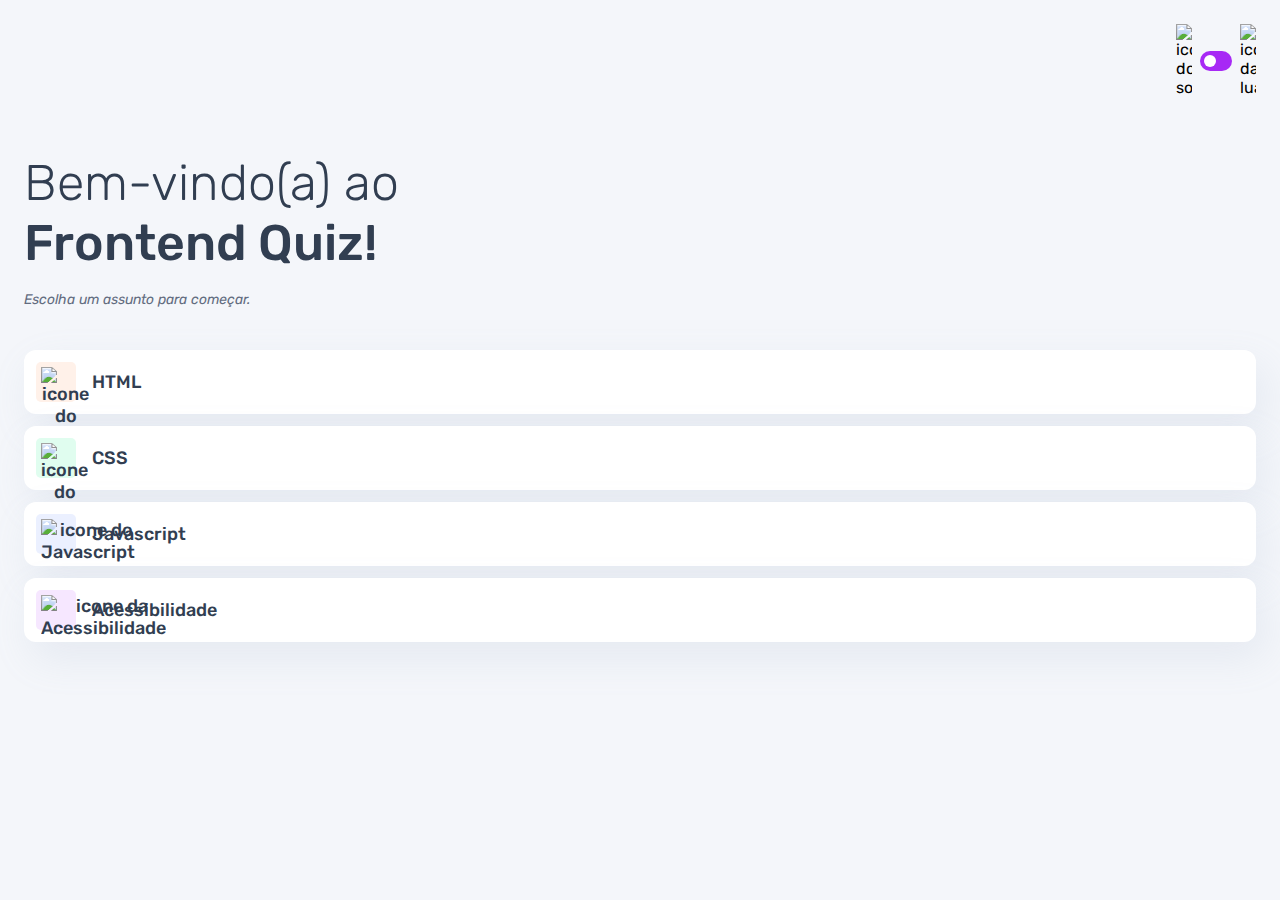
==== index.html @ 5c302298 "Versão mobile finalizada" ====
<!DOCTYPE html>
<html lang="en">
<head>
    <meta charset="UTF-8">
    <meta name="viewport" content="width=device-width, initial-scale=1.0">
    <link rel="preconnect" href="https://fonts.googleapis.com">
    <link rel="preconnect" href="https://fonts.gstatic.com" crossorigin>
    <link href="https://fonts.googleapis.com/css2?family=Rubik:ital,wght@0,300..900;1,300..900&display=swap" rel="stylesheet">
    <link rel="stylesheet" href="style.css">
    <title>Quiz App</title>
</head>
    <header>
        <div class="tema">
            <img src="./assets/images/icon-sun-dark.svg" alt="icone do sol">
            <button>
                <div></div>
            </button>
            <img src="./assets/images/icon-moon-dark.svg" alt="icone da lua">
        </div>
    </header>
<body>
    <main>
        <section class="boas_vindas">
            <h1>
                Bem-vindo(a) ao <br>
                <strong>Frontend Quiz!</strong>
            </h1>

            <p>Escolha um assunto para começar.</p>
        </section>

        <section class="assuntos">  
            <button class="botao_html">
                <div>
                    <img src="./assets/images/icon-html.svg" alt="icone do HTML">
                </div>
                HTML
            </button>

            <button class="botao_css">
                <div>
                    <img src="./assets/images/icon-css.svg" alt="icone do CSS">
                </div>
                CSS
            </button>

            <button class="botao_javascript">
                <div>
                    <img src="./assets/images/icon-js.svg" alt="icone do Javascript">
                </div>
                Javascript
            </button>


            <button class="botao_acessibilidade">
                <div>
                    <img src="./assets/images/icon-accessibility.svg" alt="icone da Acessibilidade">
                </div>
                Acessibilidade 
            </button>
        </section>
    </main>
</body>
</html>
---- style.css ----
*{
    margin: 0;
    padding: 0;
    box-sizing: border-box;
    font-family: "Rubik", sans-serif;
    -webkit-font-smoothing: antiased;
}

:root{
    --bg-color: #f4f6fa;
    --primary-text-color: #313e51;
    --bg-mobile: url(./assets/images/pattern-background-mobile-light.svg);
    --purple: #a729f5;
    --white: #fff;
    --button-bg: #fff;
    --bg-html: #fff1e9;
    --bg-css: #e0fdef;
    --bg-javascript: #ebf0ff;
    --bg-acessibilidade: #f6e7ff;
    --secondary-text-color: #626c7f;
    --shadow: 8px 16px 40px 0px rgba(143, 160, 193, 0.14);
}

 
body {
    height: 100vh;
    background: var(--bg-mobile) var(--bg-color);
    background-repeat: no-repeat;
    background-size: cover;

}


header{
    display: flex;
    justify-content: flex-end;
    padding: 16px 24px;
}

.tema{
    padding: 8px 0;
    display: flex;
    align-items: center;
    gap: 8px;
}

.tema img{
    width: 16px;
}

.tema button{
    height: 20px;
    width: 32px;
    background: var(--purple);
    border: 0;
    border-radius: 999px;
    padding: 4px;
}

.tema button div {
    background: var(--white);
    width: 12px;
    height: 12px;
    border-radius: 999px;
}

main {
    padding: 32px 24px;
}

.boas_vindas{
    margin-bottom: 40px;
}


.boas_vindas h1{
    font-size: 50px;
    font-weight: 300;
    color: var(--primary-text-color);
    margin-bottom: 16px;
}

.boas_vindas h1 strong{
    font-weight: 500;
}

.boas_vindas p {
    color: var(--secondary-text-color);
    font-size: 14px;
    line-height: 150%;
    font-style: italic;
}


.assuntos{
    display: flex;
    flex-direction: column;
    gap: 12px;
}

.assuntos button{
    border: none;
    background: var(--button-bg);
    display:flex;
    align-items: center;
    gap: 16px;
    padding: 12px;
    border-radius: 12px;
    box-shadow: var(--shadow);
    font-size: 18px;
    font-weight: 500;
    color: var(--primary-text-color);
}


.assuntos button div{
    width: 40px;
    height: 40px;
    padding: 5px;
    border-radius: 5px;
}


.botao_html div{
    background: var(--bg-html);
}


.botao_css div{
    background: var(--bg-css);
}

.botao_javascript div {
    background: var(--bg-javascript);
}

.botao_acessibilidade div {
    background: var(--bg-acessibilidade);
}
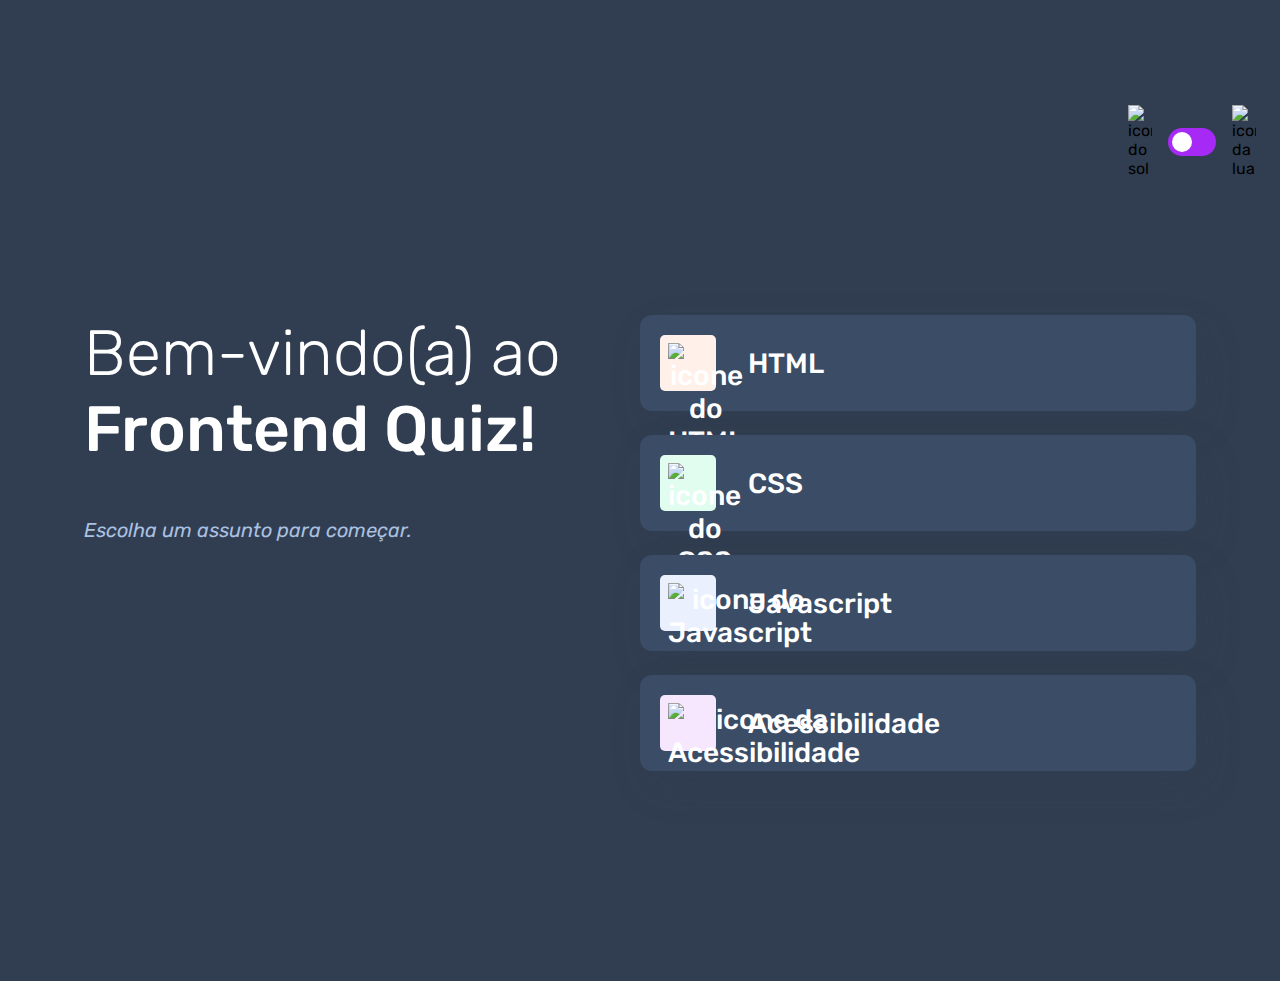
==== commit db17d802: "adaptação das cores para o tema escuro" ====
--- a/index.html
+++ b/index.html
@@ -19,7 +19,7 @@
             <img src="./assets/images/icon-moon-dark.svg" alt="icone da lua">
         </div>
     </header>
-<body>
+<body class="escuro">
     <main>
         <section class="boas_vindas">
             <h1>
--- a/style.css
+++ b/style.css
@@ -10,6 +10,7 @@
     --bg-color: #f4f6fa;
     --primary-text-color: #313e51;
     --bg-mobile: url(./assets/images/pattern-background-mobile-light.svg);
+    --bg-desktop: url(./assets/images/pattern-background-desktop-light.svg) ;
     --purple: #a729f5;
     --white: #fff;
     --button-bg: #fff;
@@ -19,6 +20,18 @@
     --bg-acessibilidade: #f6e7ff;
     --secondary-text-color: #626c7f;
     --shadow: 8px 16px 40px 0px rgba(143, 160, 193, 0.14);
+}
+
+body.escuro{
+    --bg-color: #313e51;
+    --bg-mobile: url(./assets/images/pattern-background-mobile-dark.svg);
+    --bg-desktop: url(./assets/images/pattern-background-desktop-dark.svg) ;
+    --primary-text-color: #fff;
+    --secondary-text-color: #abc1e1;
+    --button-bg: #3b4d66;
+    --shadow: 8px 16px 40px 0px rgba(49, 62, 81, 0.14);
+
+
 }
 
  
@@ -136,4 +149,79 @@
 
 .botao_acessibilidade div {
     background: var(--bg-acessibilidade);
-}+}
+
+
+@media(min-width: 1100px) {
+    body{
+        background: var(--bg-desktop) var(--bg-color);
+        background-size: cover;
+        background-repeat: no-repeat;
+    }
+
+    header{
+        margin-block: 81px;
+    }
+    
+
+    .tema{
+        gap: 16px;
+    }
+
+    .tema img{
+        width: 24px;
+    }
+
+
+    .tema button{
+        width: 48px;
+        height: 28px;
+    }
+
+    .tema button div{
+        width: 20px;
+        height: 20px;
+    }
+
+    main{
+        display: flex;
+        max-width: 1160px;
+        margin-inline: auto;
+    }
+
+    section{
+        width: 100%;
+    }
+
+
+    .boas_vindas h1{
+        font-size: 64px;
+        margin-bottom: 48px;
+    }
+
+    .boas_vindas p {
+        font-size: 20px;
+    }
+
+
+    .assuntos{
+        gap: 24px;
+    }
+
+    .assuntos button {
+        font-size: 28px;
+        padding: 20px;
+        gap: 32px;
+    }
+
+    .assuntos button div{
+        width: 56px;
+        height: 56px;
+        padding: 8px;
+    }
+
+    
+
+}
+
+
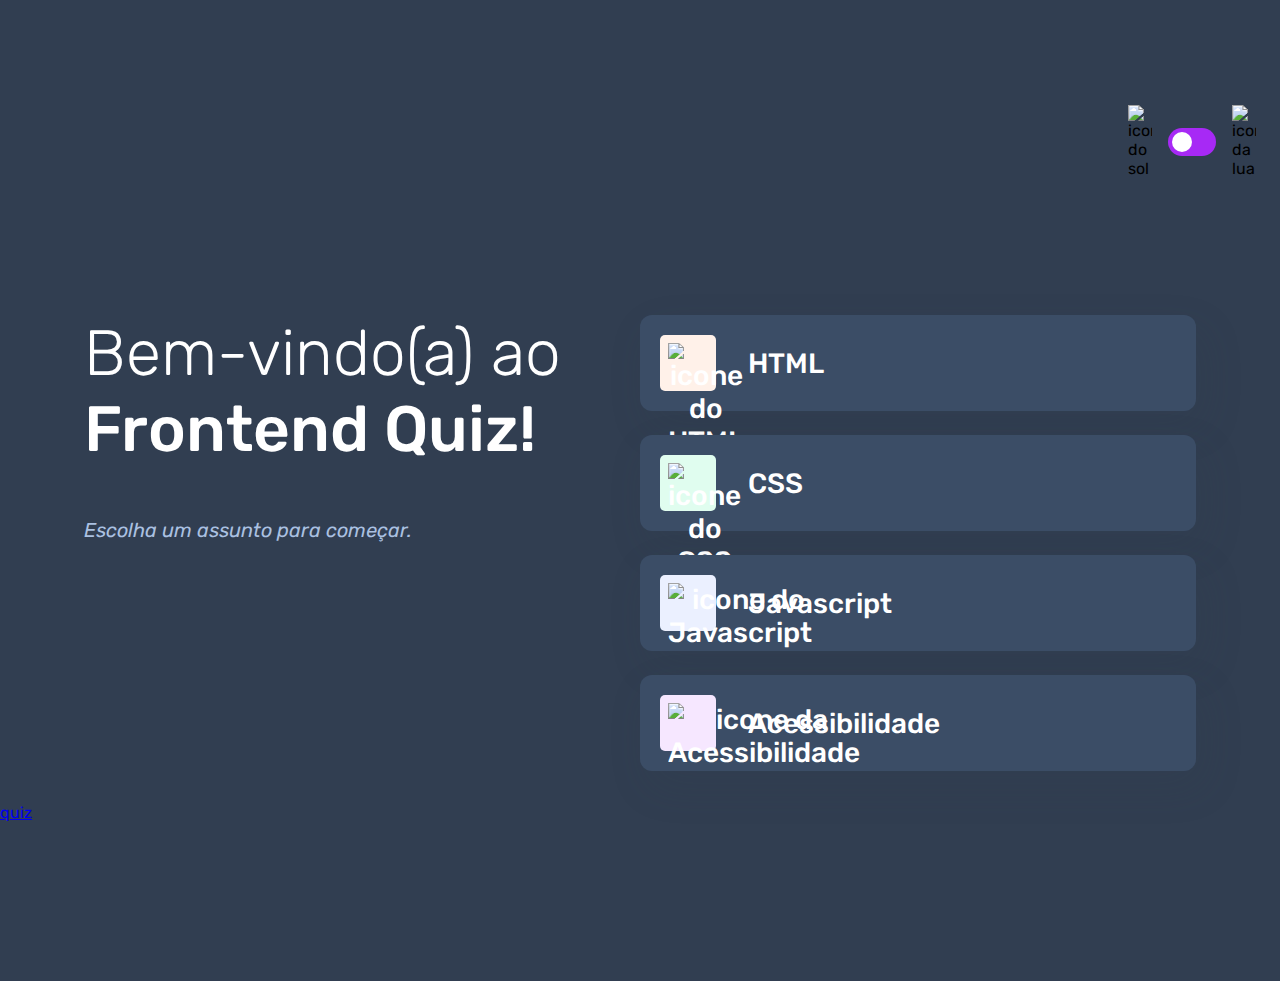
==== commit c3d0d42a: "criação da pagina do quiz" ====
--- a/index.html
+++ b/index.html
@@ -61,5 +61,6 @@
             </button>
         </section>
     </main>
+    <a href="./pages/quiz/quiz.html">quiz</a>
 </body>
 </html>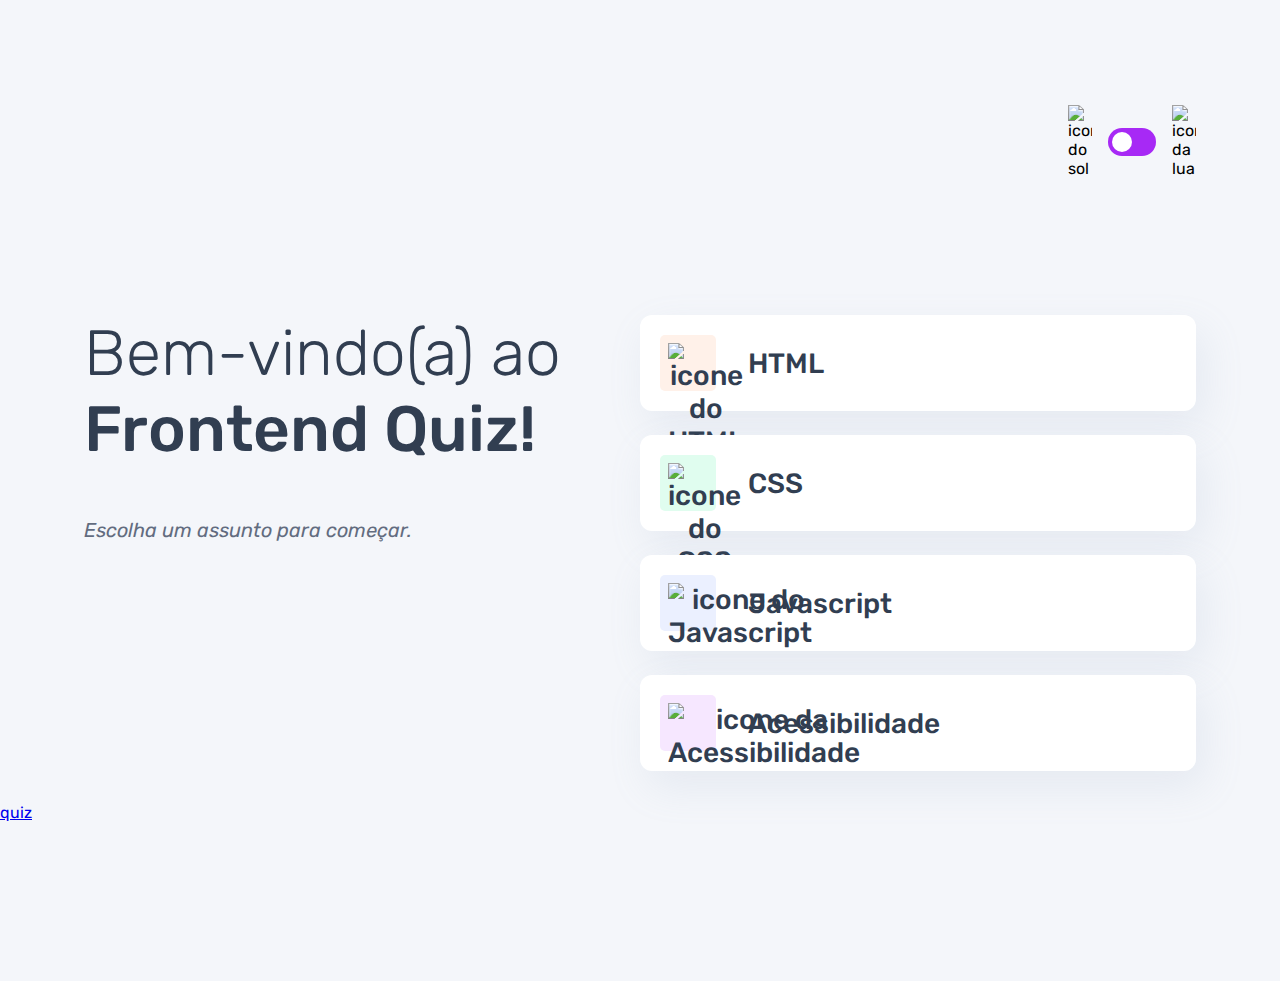
==== commit 7cd505fc: "primeiros ajustes do tema no js" ====
--- a/index.html
+++ b/index.html
@@ -8,9 +8,11 @@
     <link rel="preconnect" href="https://fonts.gstatic.com" crossorigin>
     <link href="https://fonts.googleapis.com/css2?family=Rubik:ital,wght@0,300..900;1,300..900&display=swap" rel="stylesheet">
     <link rel="stylesheet" href="style.css">
+    <script src="./script.js" defer></script>
     <title>Quiz App</title>
 </head>
-    <header>
+<body>
+     <header>
         <div class="tema">
             <img src="./assets/images/icon-sun-dark.svg" alt="icone do sol">
             <button>
@@ -19,7 +21,9 @@
             <img src="./assets/images/icon-moon-dark.svg" alt="icone da lua">
         </div>
     </header>
-<body class="escuro">
+
+
+
     <main>
         <section class="boas_vindas">
             <h1>
--- a/style.css
+++ b/style.css
@@ -48,6 +48,8 @@
     display: flex;
     justify-content: flex-end;
     padding: 16px 24px;
+    max-width: 1160px;
+    margin-inline: auto;
 }
 
 .tema{
@@ -68,6 +70,7 @@
     border: 0;
     border-radius: 999px;
     padding: 4px;
+    display: flex;
 }
 
 .tema button div {
@@ -133,6 +136,10 @@
     border-radius: 5px;
 }
 
+.assuntos button img {
+    width: 100%;
+}
+
 
 .botao_html div{
     background: var(--bg-html);
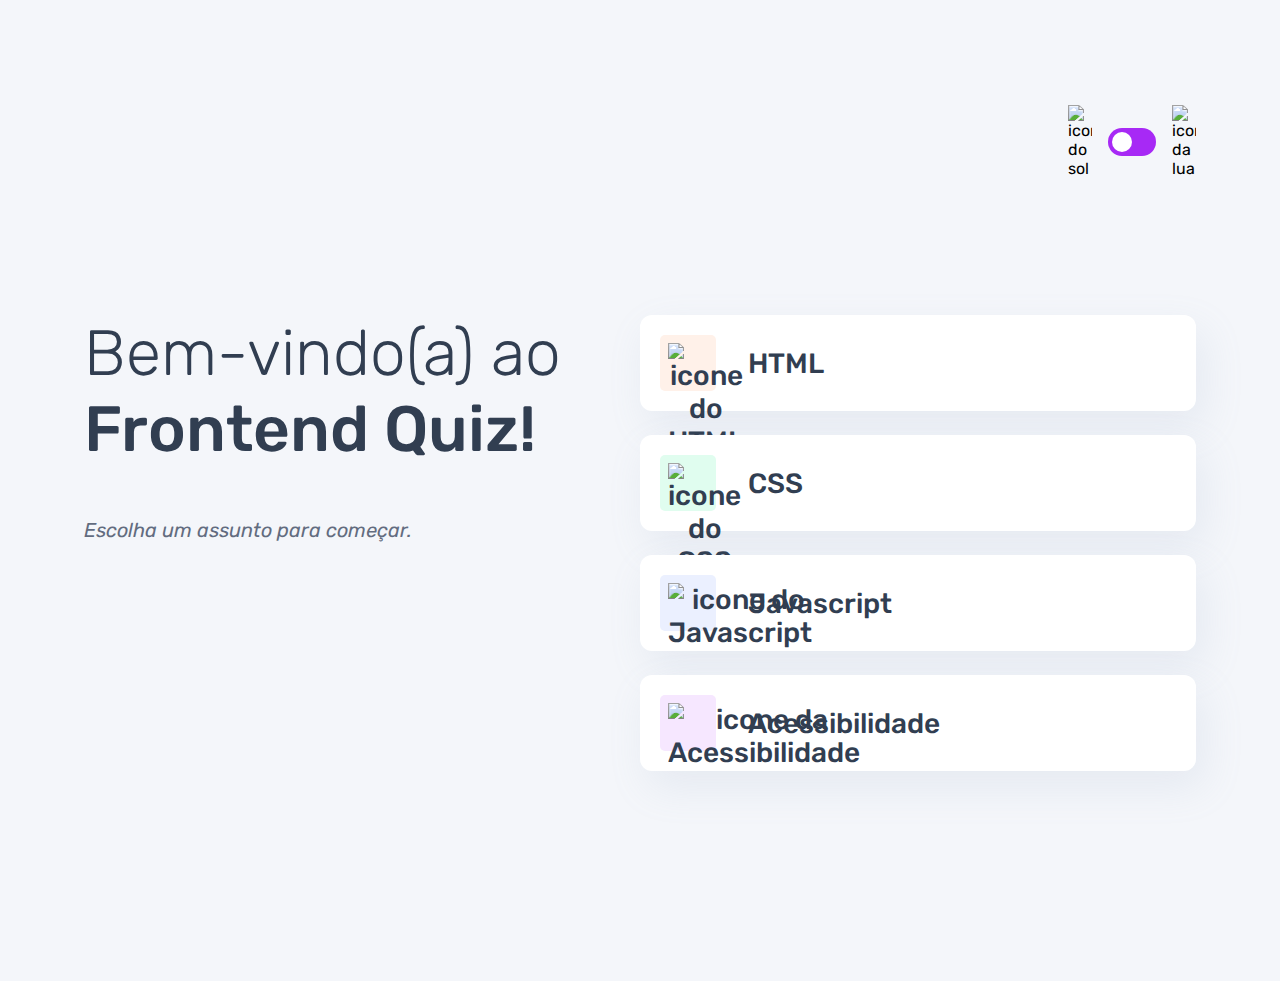
==== commit 911c7d13: "adicionado função para escolher tema dentro do quiz" ====
--- a/index.html
+++ b/index.html
@@ -8,7 +8,7 @@
     <link rel="preconnect" href="https://fonts.gstatic.com" crossorigin>
     <link href="https://fonts.googleapis.com/css2?family=Rubik:ital,wght@0,300..900;1,300..900&display=swap" rel="stylesheet">
     <link rel="stylesheet" href="style.css">
-    <script src="./script.js" defer></script>
+    <script src="./script.js" type="module" defer></script>
     <title>Quiz App</title>
 </head>
 <body>
@@ -65,6 +65,5 @@
             </button>
         </section>
     </main>
-    <a href="./pages/quiz/quiz.html">quiz</a>
 </body>
 </html>--- a/style.css
+++ b/style.css
@@ -71,6 +71,7 @@
     border-radius: 999px;
     padding: 4px;
     display: flex;
+    cursor: pointer;
 }
 
 .tema button div {
@@ -126,6 +127,7 @@
     font-size: 18px;
     font-weight: 500;
     color: var(--primary-text-color);
+    cursor: pointer;
 }
 
 
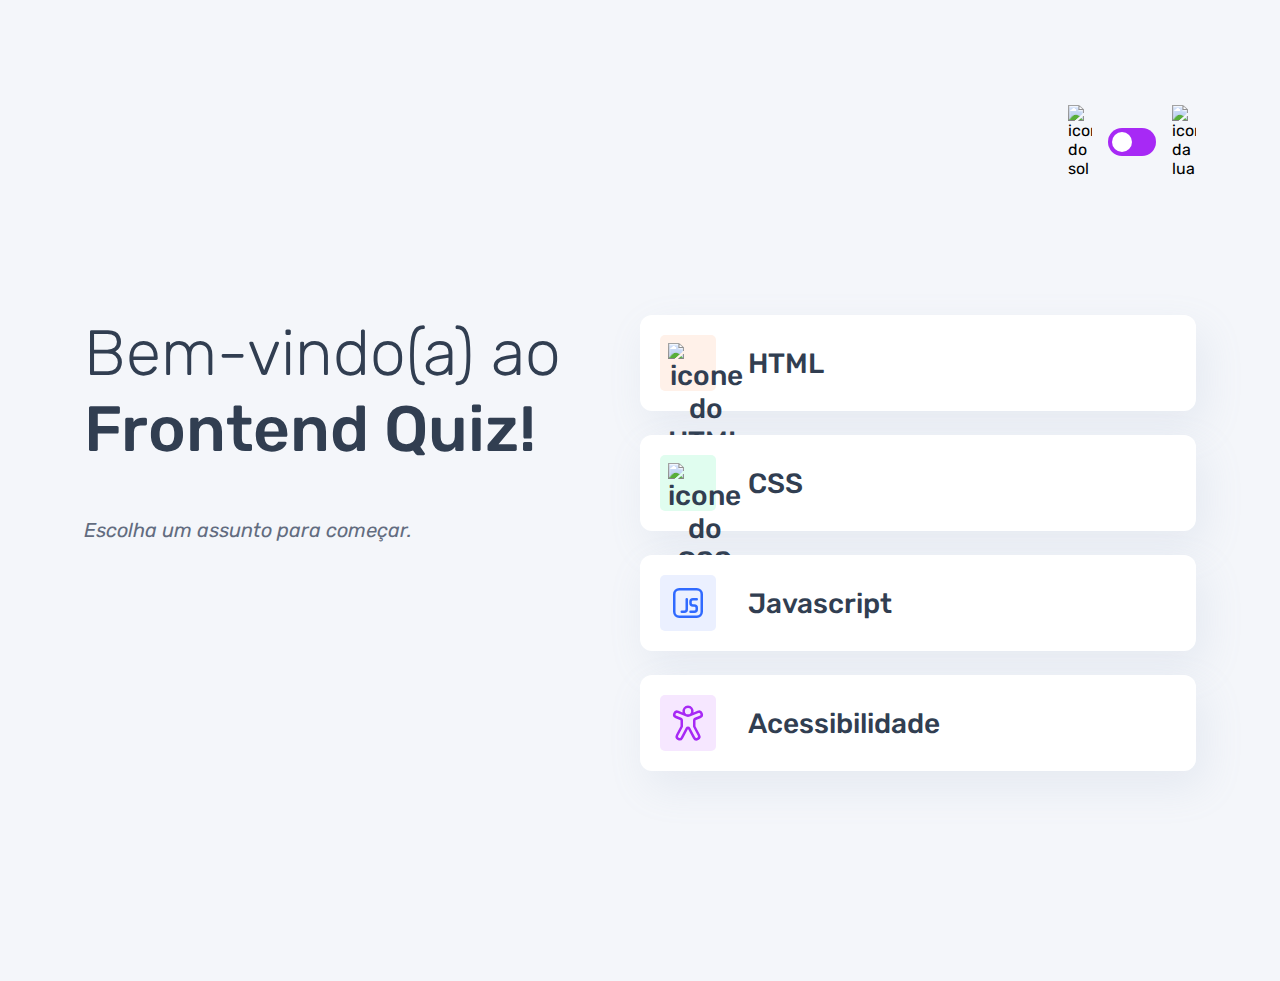
==== commit 1541b505: "alteração dinamica de assunto da pagina" ====
--- a/index.html
+++ b/index.html
@@ -51,7 +51,7 @@
 
             <button class="botao_javascript">
                 <div>
-                    <img src="./assets/images/icon-js.svg" alt="icone do Javascript">
+                    <img src="./assets/images/icon-javascript.svg" alt="icone do Javascript">
                 </div>
                 Javascript
             </button>
@@ -59,7 +59,7 @@
 
             <button class="botao_acessibilidade">
                 <div>
-                    <img src="./assets/images/icon-accessibility.svg" alt="icone da Acessibilidade">
+                    <img src="./assets/images/icon-acessibilidade.svg" alt="icone da Acessibilidade">
                 </div>
                 Acessibilidade 
             </button>
